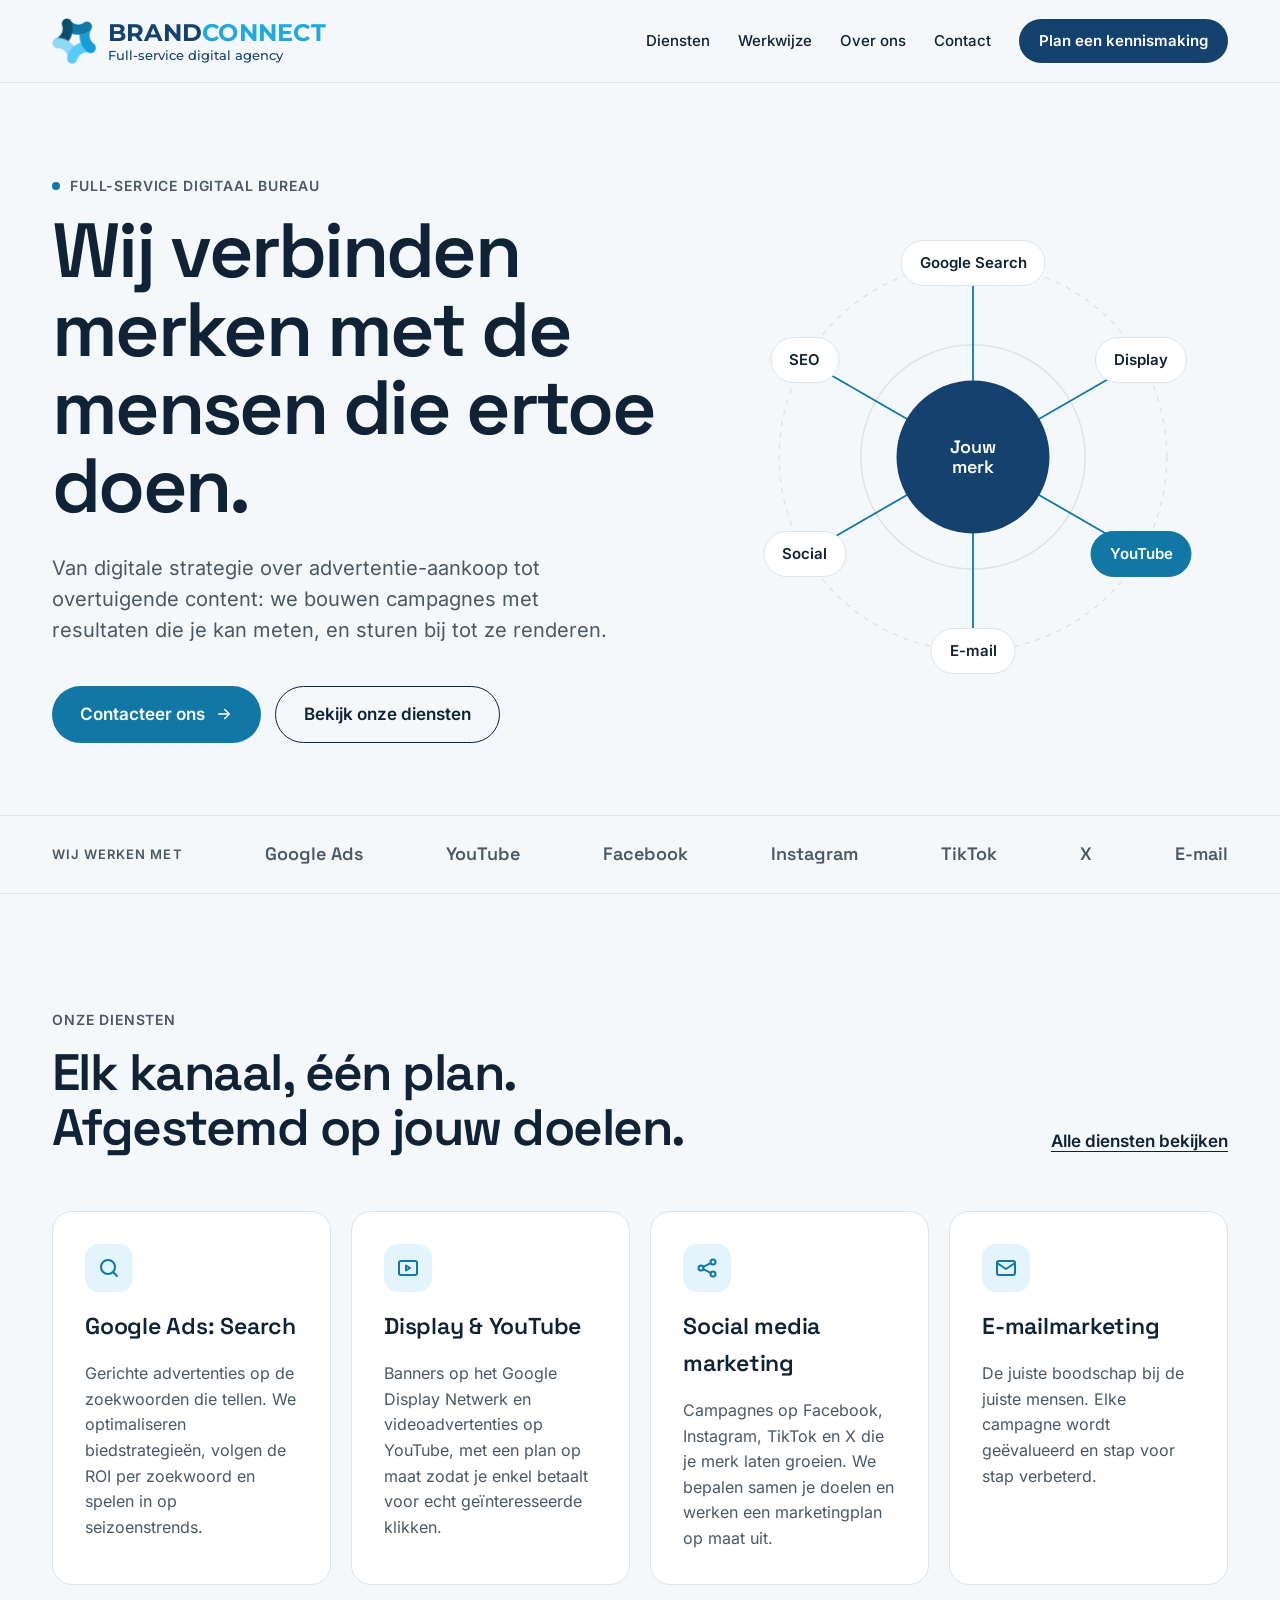
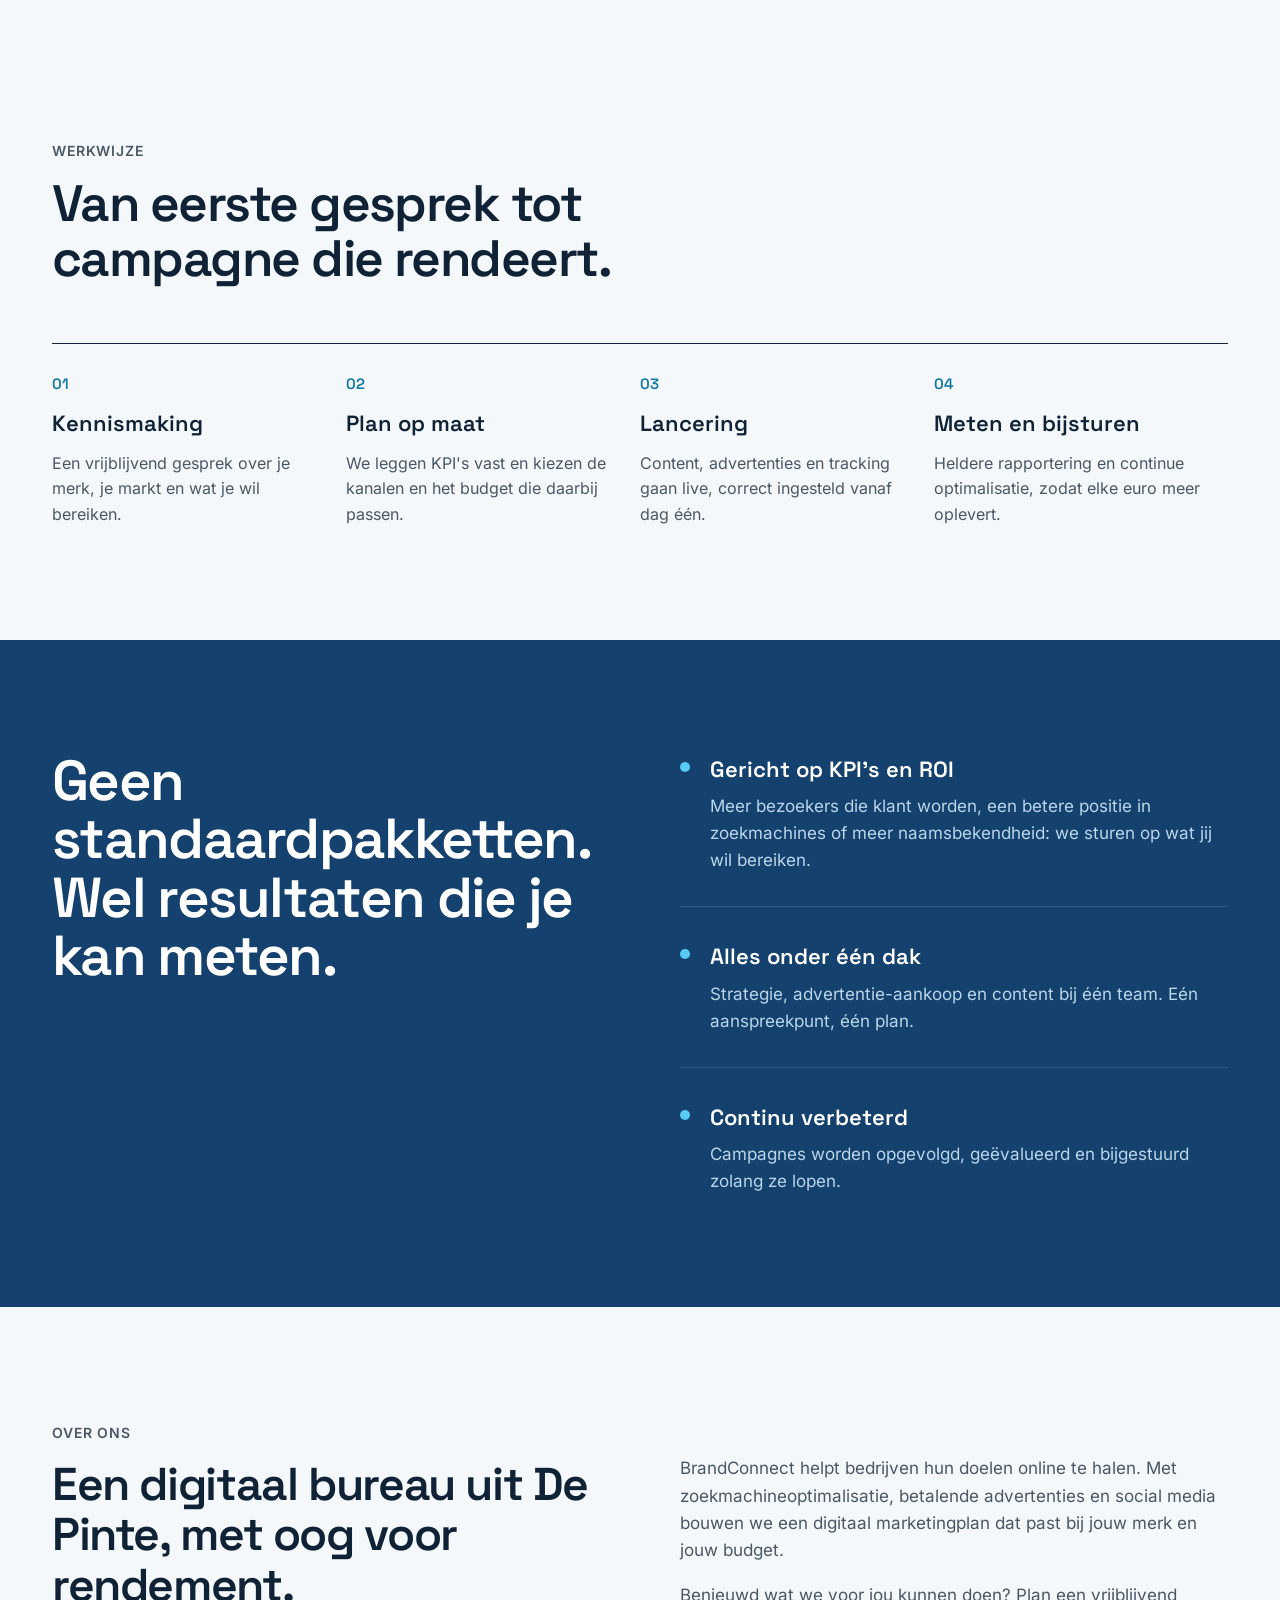
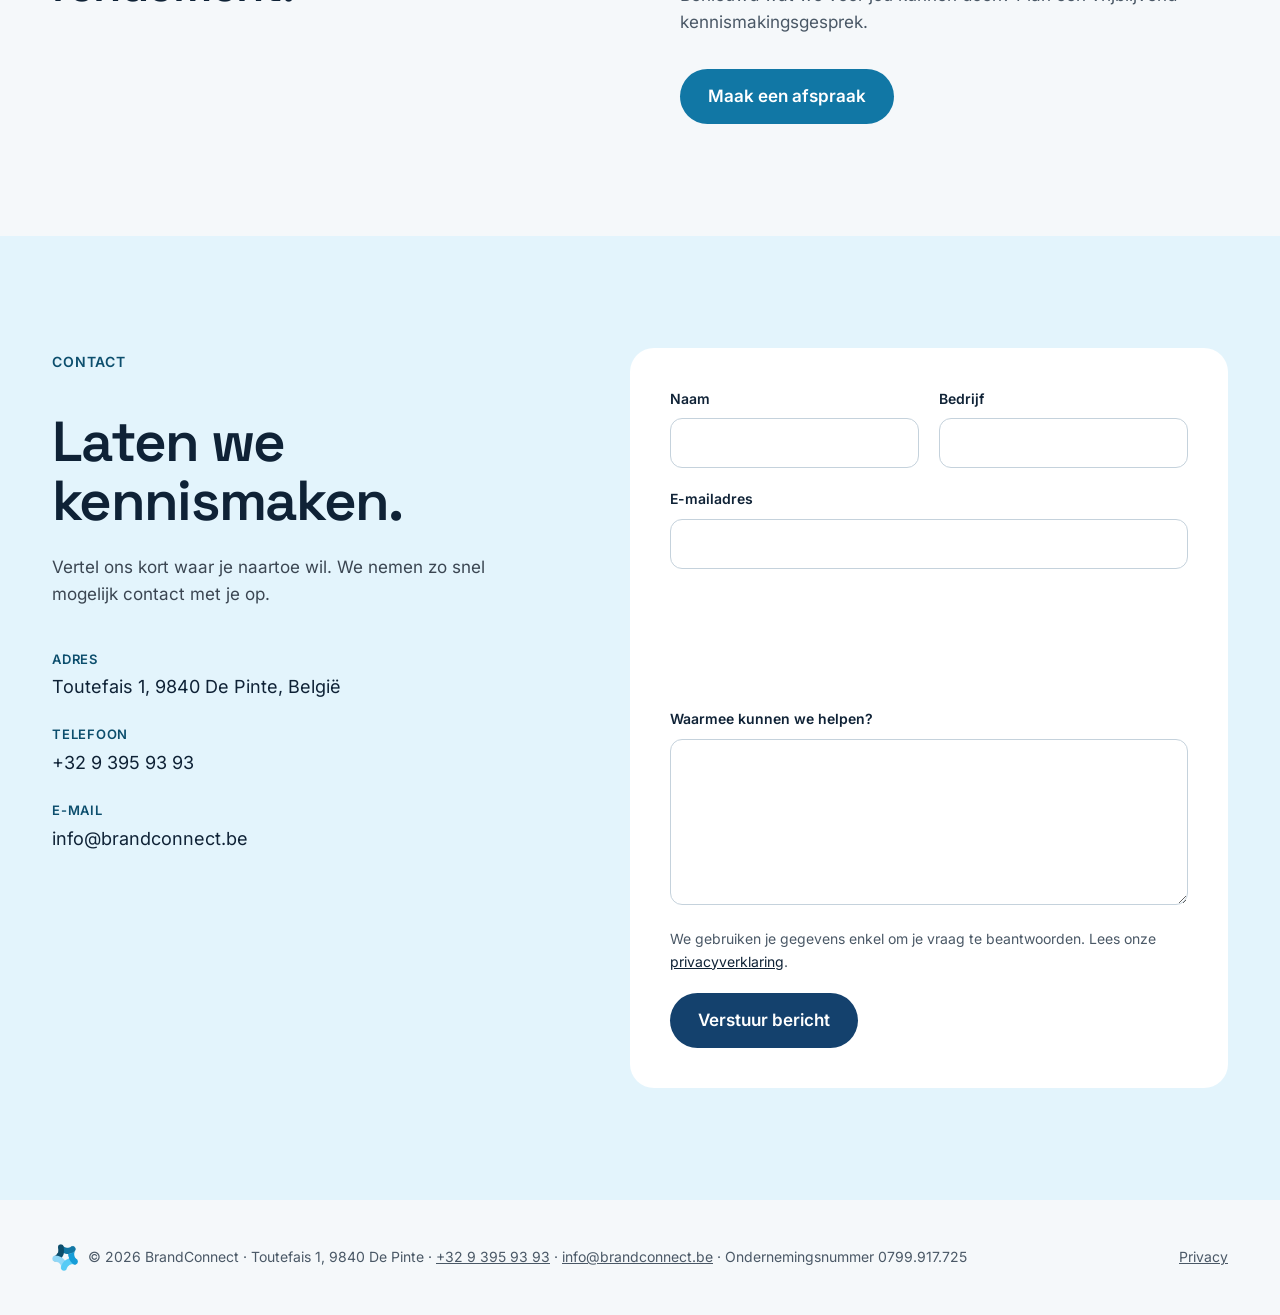
==== index.html @ ab6953cd "Add files via upload" ====
<!doctype html>
<html lang="nl-BE">
<head>
<meta charset="utf-8">
<meta name="viewport" content="width=device-width, initial-scale=1">
<title>BrandConnect | Full-service digitaal bureau in De Pinte</title>
<meta name="description" content="BrandConnect is een full-service digitaal bureau uit De Pinte. Google Ads, display en YouTube, social media, e-mailmarketing en SEO, met resultaten die je kan meten.">
<link rel="canonical" href="https://www.brandconnect.be/">
<meta property="og:type" content="website">
<meta property="og:title" content="BrandConnect | Full-service digitaal bureau">
<meta property="og:description" content="Wij verbinden merken met de mensen die ertoe doen. Campagnes met meetbare resultaten.">
<meta property="og:url" content="https://www.brandconnect.be/">
<meta name="theme-color" content="#14416D">
<link rel="icon" type="image/png" href="favicon.png">
<link rel="apple-touch-icon" href="apple-touch-icon.png">
<link rel="preload" href="assets/fonts/space-grotesk-latin-600-normal.woff2" as="font" type="font/woff2" crossorigin>
<link rel="preload" href="assets/fonts/inter-latin-400-normal.woff2" as="font" type="font/woff2" crossorigin>
<link rel="stylesheet" href="assets/style.css">
<script type="application/ld+json">
{
  "@context": "https://schema.org",
  "@type": "ProfessionalService",
  "name": "BrandConnect",
  "description": "Full-service digitaal bureau",
  "url": "https://www.brandconnect.be/",
  "telephone": "+32 9 395 93 93",
  "email": "info@brandconnect.be",
  "vatID": "BE0799917725",
  "address": {
    "@type": "PostalAddress",
    "streetAddress": "Toutefais 1",
    "postalCode": "9840",
    "addressLocality": "De Pinte",
    "addressCountry": "BE"
  }
}
</script>
</head>
<body>
<a class="skip" href="#inhoud">Naar de inhoud</a>

<header class="site-header">
  <div class="wrap">
    <a class="brand" href="./" aria-label="BrandConnect, naar de startpagina">
      <img src="assets/logo-mark.webp" alt="" width="44" height="46">
      <span class="brand-text">
        <span class="brand-name"><span class="b1">BRAND</span><span class="b2">CONNECT</span></span>
        <span class="brand-tag">Full-service digital agency</span>
      </span>
    </a>
    <nav class="main-nav" aria-label="Hoofdmenu">
      <a href="diensten.html">Diensten</a>
      <a href="#werkwijze">Werkwijze</a>
      <a href="#over-ons">Over ons</a>
      <a href="#contact">Contact</a>
      <a class="btn btn-dark btn-sm" href="#contact">Plan een kennismaking</a>
    </nav>
  </div>
</header>

<main id="inhoud">

  <section class="wrap hero">
    <div class="hero-text">
      <p class="eyebrow"><span class="dot"></span>Full-service digitaal bureau</p>
      <h1>Wij verbinden merken met de mensen die ertoe doen.</h1>
      <p class="lead">Van digitale strategie over advertentie-aankoop tot overtuigende content: we bouwen campagnes met resultaten die je kan meten, en sturen bij tot ze renderen.</p>
      <div class="actions">
        <a class="btn btn-primary" href="#contact">Contacteer ons
          <svg width="18" height="18" viewBox="0 0 24 24" fill="none" stroke="currentColor" stroke-width="2" stroke-linecap="round" stroke-linejoin="round" aria-hidden="true"><path d="M5 12h14M13 6l6 6-6 6"/></svg>
        </a>
        <a class="btn btn-outline" href="diensten.html">Bekijk onze diensten</a>
      </div>
    </div>
    <div class="hero-visual" aria-hidden="true">
      <div class="network">
        <svg viewBox="0 0 100 100" preserveAspectRatio="none">
          <circle cx="50" cy="50" r="38" fill="none" stroke="#DCE4EA" stroke-width="0.3" stroke-dasharray="1 1.2"/>
          <circle cx="50" cy="50" r="22" fill="none" stroke="#DCE4EA" stroke-width="0.3"/>
          <g stroke="#1177A5" stroke-width="0.35">
            <line x1="50" y1="50" x2="50" y2="12"/><line x1="50" y1="50" x2="83" y2="31"/><line x1="50" y1="50" x2="83" y2="69"/>
            <line x1="50" y1="50" x2="50" y2="88"/><line x1="50" y1="50" x2="17" y2="69"/><line x1="50" y1="50" x2="17" y2="31"/>
          </g>
        </svg>
        <div class="node-core">Jouw<br>merk</div>
        <div class="node" style="left:50%;top:12%">Google Search</div>
        <div class="node" style="left:83%;top:31%">Display</div>
        <div class="node hot" style="left:83%;top:69%">YouTube</div>
        <div class="node" style="left:50%;top:88%">E-mail</div>
        <div class="node" style="left:17%;top:69%">Social</div>
        <div class="node" style="left:17%;top:31%">SEO</div>
      </div>
    </div>
  </section>

  <section class="channels" aria-label="Kanalen">
    <div class="wrap">
      <span class="label">Wij werken met</span>
      <span>Google Ads</span><span>YouTube</span><span>Facebook</span><span>Instagram</span><span>TikTok</span><span>X</span><span>E-mail</span>
    </div>
  </section>

  <section class="wrap section" id="diensten" style="padding-bottom:40px">
    <div class="section-head">
      <div>
        <p class="eyebrow">Onze diensten</p>
        <h2 class="h2">Elk kanaal, één plan. Afgestemd op jouw doelen.</h2>
      </div>
      <a href="diensten.html">Alle diensten bekijken</a>
    </div>
    <div class="cards">
      <article class="card">
        <div class="icon"><svg width="24" height="24" viewBox="0 0 24 24" fill="none" stroke="currentColor" stroke-width="2" stroke-linecap="round" stroke-linejoin="round" aria-hidden="true"><circle cx="11" cy="11" r="7"/><path d="M20 20l-3.5-3.5"/></svg></div>
        <h3>Google Ads: Search</h3>
        <p>Gerichte advertenties op de zoekwoorden die tellen. We optimaliseren biedstrategieën, volgen de ROI per zoekwoord en spelen in op seizoenstrends.</p>
      </article>
      <article class="card">
        <div class="icon"><svg width="24" height="24" viewBox="0 0 24 24" fill="none" stroke="currentColor" stroke-width="2" stroke-linecap="round" stroke-linejoin="round" aria-hidden="true"><rect x="3" y="5" width="18" height="14" rx="2"/><path d="M10 9.5v5l4-2.5z"/></svg></div>
        <h3>Display &amp; YouTube</h3>
        <p>Banners op het Google Display Netwerk en videoadvertenties op YouTube, met een plan op maat zodat je enkel betaalt voor echt geïnteresseerde klikken.</p>
      </article>
      <article class="card">
        <div class="icon"><svg width="24" height="24" viewBox="0 0 24 24" fill="none" stroke="currentColor" stroke-width="2" stroke-linecap="round" stroke-linejoin="round" aria-hidden="true"><circle cx="6" cy="12" r="2.5"/><circle cx="18" cy="6" r="2.5"/><circle cx="18" cy="18" r="2.5"/><path d="M8.2 10.8l7.6-3.6M8.2 13.2l7.6 3.6"/></svg></div>
        <h3>Social media marketing</h3>
        <p>Campagnes op Facebook, Instagram, TikTok en X die je merk laten groeien. We bepalen samen je doelen en werken een marketingplan op maat uit.</p>
      </article>
      <article class="card">
        <div class="icon"><svg width="24" height="24" viewBox="0 0 24 24" fill="none" stroke="currentColor" stroke-width="2" stroke-linecap="round" stroke-linejoin="round" aria-hidden="true"><rect x="3" y="5" width="18" height="14" rx="2"/><path d="M3 7l9 6 9-6"/></svg></div>
        <h3>E-mailmarketing</h3>
        <p>De juiste boodschap bij de juiste mensen. Elke campagne wordt geëvalueerd en stap voor stap verbeterd.</p>
      </article>
    </div>
  </section>

  <section class="wrap section" id="werkwijze">
    <p class="eyebrow">Werkwijze</p>
    <h2 class="h2" style="max-width:720px;margin-bottom:56px">Van eerste gesprek tot campagne die rendeert.</h2>
    <ol class="steps">
      <li><span class="num">01</span><h3>Kennismaking</h3><p>Een vrijblijvend gesprek over je merk, je markt en wat je wil bereiken.</p></li>
      <li><span class="num">02</span><h3>Plan op maat</h3><p>We leggen KPI's vast en kiezen de kanalen en het budget die daarbij passen.</p></li>
      <li><span class="num">03</span><h3>Lancering</h3><p>Content, advertenties en tracking gaan live, correct ingesteld vanaf dag één.</p></li>
      <li><span class="num">04</span><h3>Meten en bijsturen</h3><p>Heldere rapportering en continue optimalisatie, zodat elke euro meer oplevert.</p></li>
    </ol>
  </section>

  <section class="dark">
    <div class="wrap section">
      <div class="col">
        <h2>Geen standaardpakketten. Wel resultaten die je kan meten.</h2>
      </div>
      <div class="col points">
        <div class="point"><span class="bullet"></span><div><h3>Gericht op KPI's en ROI</h3><p>Meer bezoekers die klant worden, een betere positie in zoekmachines of meer naamsbekendheid: we sturen op wat jij wil bereiken.</p></div></div>
        <div class="point"><span class="bullet"></span><div><h3>Alles onder één dak</h3><p>Strategie, advertentie-aankoop en content bij één team. Eén aanspreekpunt, één plan.</p></div></div>
        <div class="point"><span class="bullet"></span><div><h3>Continu verbeterd</h3><p>Campagnes worden opgevolgd, geëvalueerd en bijgestuurd zolang ze lopen.</p></div></div>
      </div>
    </div>
  </section>

  <section class="wrap section about" id="over-ons">
    <div>
      <p class="eyebrow">Over ons</p>
      <h2>Een digitaal bureau uit De Pinte, met oog voor rendement.</h2>
    </div>
    <div class="text">
      <p>BrandConnect helpt bedrijven hun doelen online te halen. Met zoekmachineoptimalisatie, betalende advertenties en social media bouwen we een digitaal marketingplan dat past bij jouw merk en jouw budget.</p>
      <p>Benieuwd wat we voor jou kunnen doen? Plan een vrijblijvend kennismakingsgesprek.</p>
      <a class="btn btn-primary" href="#contact">Maak een afspraak</a>
    </div>
  </section>

  <section class="contact" id="contact">
    <div class="wrap section">
      <div class="contact-info">
        <p class="eyebrow">Contact</p>
        <h2>Laten we kennismaken.</h2>
        <p>Vertel ons kort waar je naartoe wil. We nemen zo snel mogelijk contact met je op.</p>
        <dl>
          <div><dt>Adres</dt><dd>Toutefais 1, 9840 De Pinte, België</dd></div>
          <div><dt>Telefoon</dt><dd><a href="tel:+3293959393">+32 9 395 93 93</a></dd></div>
          <div><dt>E-mail</dt><dd><a href="mailto:info@brandconnect.be">info@brandconnect.be</a></dd></div>
        </dl>
      </div>
      <form class="form" action="https://formsubmit.co/info@brandconnect.be" method="POST">
        <input type="hidden" name="_subject" value="Nieuw bericht via brandconnect.be">
        <input type="hidden" name="_next" value="https://www.brandconnect.be/bedankt.html">
        <input type="hidden" name="_template" value="table">
        <input class="hp" type="text" name="_honey" tabindex="-1" autocomplete="off" aria-hidden="true">
        <div class="row">
          <div class="field">
            <label for="naam">Naam</label>
            <input id="naam" name="Naam" type="text" autocomplete="name" required>
          </div>
          <div class="field">
            <label for="bedrijf">Bedrijf</label>
            <input id="bedrijf" name="Bedrijf" type="text" autocomplete="organization">
          </div>
        </div>
        <div class="field">
          <label for="email">E-mailadres</label>
          <input id="email" name="email" type="email" autocomplete="email" required>
        </div>
        <div class="field">
          <label for="bericht">Waarmee kunnen we helpen?</label>
          <textarea id="bericht" name="Bericht" rows="5" required></textarea>
        </div>
        <p class="note">We gebruiken je gegevens enkel om je vraag te beantwoorden. Lees onze <a href="privacy.html">privacyverklaring</a>.</p>
        <button class="btn btn-dark" type="submit">Verstuur bericht</button>
      </form>
    </div>
  </section>

</main>

<footer class="site-footer">
  <div class="wrap">
    <div class="info">
      <img src="assets/logo-mark.webp" alt="" width="26" height="27">
      <span>© 2026 BrandConnect · Toutefais 1, 9840 De Pinte · <a href="tel:+3293959393">+32 9 395 93 93</a> · <a href="mailto:info@brandconnect.be">info@brandconnect.be</a> · Ondernemingsnummer 0799.917.725</span>
    </div>
    <div class="links">
      <a href="privacy.html">Privacy</a>
    </div>
  </div>
</footer>
</body>
</html>
---- assets/style.css ----
/* BrandConnect — stijlblad */

@font-face { font-family: "Inter"; font-weight: 400; font-style: normal; font-display: swap; src: url("fonts/inter-latin-400-normal.woff2") format("woff2"); }
@font-face { font-family: "Inter"; font-weight: 500; font-style: normal; font-display: swap; src: url("fonts/inter-latin-500-normal.woff2") format("woff2"); }
@font-face { font-family: "Inter"; font-weight: 600; font-style: normal; font-display: swap; src: url("fonts/inter-latin-600-normal.woff2") format("woff2"); }
@font-face { font-family: "Space Grotesk"; font-weight: 600; font-style: normal; font-display: swap; src: url("fonts/space-grotesk-latin-600-normal.woff2") format("woff2"); }
@font-face { font-family: "Montserrat"; font-weight: 500; font-style: normal; font-display: swap; src: url("fonts/montserrat-latin-500-normal.woff2") format("woff2"); }
@font-face { font-family: "Montserrat"; font-weight: 700; font-style: normal; font-display: swap; src: url("fonts/montserrat-latin-700-normal.woff2") format("woff2"); }

:root {
  --navy: #14416D;
  --blue: #1177A5;
  --cyan: #21A9DE;
  --sky: #57CBF5;
  --tint: #E3F4FC;
  --ground: #F5F8FA;
  --ink: #0F2236;
  --muted: #4A5866;
  --line: #DCE4EA;
  --field: #C5D2DC;
  --on-dark-muted: #B9D6EA;
  --on-dark-line: #2B5A84;
  --heading: "Space Grotesk", "Inter", system-ui, sans-serif;
}

*, *::before, *::after { box-sizing: border-box; }
html { scroll-behavior: smooth; }
body {
  margin: 0;
  font-family: "Inter", system-ui, -apple-system, "Segoe UI", sans-serif;
  font-size: 17px;
  line-height: 1.6;
  color: var(--ink);
  background: var(--ground);
  -webkit-font-smoothing: antialiased;
}
img { max-width: 100%; display: block; }
a { color: var(--ink); }
a:hover { color: var(--blue); }
h1, h2, h3 { font-family: var(--heading); font-weight: 600; margin: 0; overflow-wrap: break-word; }
p { margin: 0; }

.wrap { max-width: 1240px; margin: 0 auto; padding-left: 32px; padding-right: 32px; }
.skip { position: absolute; left: -9999px; }
.skip:focus { left: 16px; top: 16px; background: #fff; padding: 10px 16px; z-index: 10; }
:focus-visible { outline: 3px solid var(--cyan); outline-offset: 3px; }

/* Header */
.site-header { border-bottom: 1px solid var(--line); background: var(--ground); }
.site-header .wrap { display: flex; flex-wrap: wrap; align-items: center; justify-content: space-between; gap: 16px; padding-top: 18px; padding-bottom: 18px; }
.brand { display: flex; align-items: center; gap: 12px; text-decoration: none; }
.brand img { width: 44px; height: 46px; }
.brand-text { display: flex; flex-direction: column; line-height: 1.05; font-family: "Montserrat", sans-serif; }
.brand-name { font-weight: 700; font-size: 24px; letter-spacing: 0.01em; }
.brand-name .b1 { color: var(--navy); }
.brand-name .b2 { color: var(--cyan); }
.brand-tag { font-weight: 500; font-size: 12.5px; color: var(--navy); margin-top: 3px; }
.main-nav { display: flex; flex-wrap: wrap; align-items: center; gap: 8px 28px; font-size: 15px; font-weight: 500; }
.main-nav a { text-decoration: none; }
.main-nav a[aria-current="page"] { text-decoration: underline; text-underline-offset: 6px; text-decoration-thickness: 2px; }

/* Knoppen */
.btn { display: inline-flex; align-items: center; gap: 10px; min-height: 52px; padding: 14px 28px; border-radius: 999px; font-weight: 600; text-decoration: none; border: 0; font: inherit; font-weight: 600; cursor: pointer; }
.btn-primary { background: var(--blue); color: #fff; }
.btn-primary:hover { background: var(--navy); color: #fff; }
.btn-dark { background: var(--navy); color: #fff; }
.btn-dark:hover { background: var(--blue); color: #fff; }
.btn-outline { border: 1.5px solid var(--ink); color: var(--ink); background: transparent; }
.btn-outline:hover { border-color: var(--blue); }
.btn-light { background: #fff; color: var(--ink); }
.btn-light:hover { background: var(--tint); color: var(--ink); }
.btn-sm { min-height: 44px; padding: 10px 20px; }
.main-nav .btn-dark { color: #fff; }

/* Algemeen */
.eyebrow { display: inline-flex; align-items: center; gap: 10px; margin-bottom: 14px; font-size: 14px; font-weight: 600; letter-spacing: 0.06em; text-transform: uppercase; color: var(--muted); }
.dot { width: 8px; height: 8px; border-radius: 50%; background: var(--blue); display: inline-block; }
.h2 { font-size: clamp(34px, 4vw, 52px); line-height: 1.08; letter-spacing: -0.03em; }
.lead { font-size: 20px; line-height: 1.55; color: var(--muted); }
.muted { color: var(--muted); }
.section { padding-top: 112px; padding-bottom: 112px; }

/* Hero */
.hero { display: flex; flex-wrap: wrap; align-items: center; gap: 56px; padding-top: 88px; padding-bottom: 72px; }
.hero-text { flex: 1 1 520px; min-width: 0; }
.hero h1 { font-size: clamp(42px, 6vw, 80px); line-height: 1.02; letter-spacing: -0.035em; }
.hero .lead { margin-top: 28px; max-width: 560px; }
.actions { margin-top: 40px; display: flex; flex-wrap: wrap; gap: 14px; }
.hero-visual { flex: 1 1 420px; min-width: 0; display: flex; justify-content: center; }
.network { position: relative; width: 100%; max-width: 520px; aspect-ratio: 1 / 1; }
.network svg { position: absolute; inset: 0; width: 100%; height: 100%; }
.node { position: absolute; transform: translate(-50%, -50%); background: #fff; border: 1px solid var(--line); border-radius: 999px; padding: 10px 18px; font-size: 15px; font-weight: 600; white-space: nowrap; }
.node.hot { background: var(--blue); border-color: var(--blue); color: #fff; }
.node-core { position: absolute; left: 50%; top: 50%; transform: translate(-50%, -50%); width: 30%; aspect-ratio: 1 / 1; border-radius: 50%; background: var(--navy); color: #fff; display: flex; align-items: center; justify-content: center; text-align: center; font-family: var(--heading); font-weight: 600; font-size: 18px; line-height: 1.15; }

/* Kanalenbalk */
.channels { border-top: 1px solid var(--line); border-bottom: 1px solid var(--line); }
.channels .wrap { display: flex; flex-wrap: wrap; align-items: center; justify-content: space-between; gap: 14px 36px; padding-top: 24px; padding-bottom: 24px; font-family: var(--heading); font-size: 18px; color: var(--muted); }
.channels .label { font-family: "Inter", sans-serif; font-size: 13px; font-weight: 600; letter-spacing: 0.08em; text-transform: uppercase; }

/* Diensten (kaarten) */
.section-head { display: flex; flex-wrap: wrap; align-items: flex-end; justify-content: space-between; gap: 24px; margin-bottom: 56px; }
.section-head > div { max-width: 640px; }
.section-head a { font-weight: 600; text-underline-offset: 4px; }
.cards { display: flex; flex-wrap: wrap; gap: 20px; }
.card { flex: 1 1 260px; min-width: 0; background: #fff; border: 1px solid var(--line); border-radius: 20px; padding: 32px; display: flex; flex-direction: column; gap: 16px; }
.icon { width: 48px; height: 48px; border-radius: 14px; background: var(--tint); color: var(--blue); display: flex; align-items: center; justify-content: center; }
.card h3 { font-size: 23px; letter-spacing: -0.01em; }
.card p { color: var(--muted); font-size: 16px; }

/* Werkwijze */
.steps { list-style: none; margin: 0; padding: 0; display: flex; flex-wrap: wrap; border-top: 1.5px solid var(--ink); }
.steps li { flex: 1 1 240px; min-width: 0; padding: 28px 28px 0 0; display: flex; flex-direction: column; gap: 10px; }
.steps .num { font-family: var(--heading); font-size: 15px; font-weight: 600; color: var(--blue); }
.steps h3 { font-size: 22px; }
.steps p { color: var(--muted); font-size: 16px; }

/* Donker blok */
.dark { background: var(--navy); color: #fff; }
.dark .wrap { display: flex; flex-wrap: wrap; gap: 56px 80px; }
.dark .col { flex: 1 1 440px; min-width: 0; }
.dark h2 { font-size: clamp(34px, 4.4vw, 60px); line-height: 1.04; letter-spacing: -0.03em; }
.points { display: flex; flex-direction: column; gap: 32px; }
.point { display: flex; gap: 20px; padding-bottom: 32px; border-bottom: 1px solid var(--on-dark-line); }
.point:last-child { padding-bottom: 0; border-bottom: 0; }
.point .bullet { flex: none; width: 10px; height: 10px; margin-top: 10px; border-radius: 50%; background: var(--sky); }
.point h3 { font-size: 22px; margin-bottom: 6px; }
.point p { color: var(--on-dark-muted); }

/* Over ons */
.about { display: flex; flex-wrap: wrap; align-items: flex-start; gap: 32px 80px; }
.about > div { flex: 1 1 440px; min-width: 0; }
.about h2 { font-size: clamp(32px, 3.6vw, 46px); line-height: 1.1; letter-spacing: -0.03em; }
.about .text { padding-top: 36px; }
.about .text p { color: var(--muted); margin-bottom: 18px; }
.about .text p:last-of-type { margin-bottom: 32px; }

/* Contact */
.contact { background: var(--tint); }
.contact .wrap { display: flex; flex-wrap: wrap; gap: 56px 80px; }
.contact-info { flex: 1 1 380px; min-width: 0; }
.contact-info .eyebrow { color: #0C4E6D; }
.contact-info h2 { font-size: clamp(36px, 4.4vw, 58px); line-height: 1.04; letter-spacing: -0.03em; margin-bottom: 24px; }
.contact-info > p { color: #3B4652; max-width: 440px; margin-bottom: 40px; }
.contact-info dl { margin: 0; display: flex; flex-direction: column; gap: 22px; }
.contact-info dt { font-size: 13px; font-weight: 600; letter-spacing: 0.06em; text-transform: uppercase; color: #0C4E6D; }
.contact-info dd { margin: 4px 0 0; font-size: 18px; }
.contact-info dd a { text-decoration: none; }
.form { flex: 1 1 480px; min-width: 0; background: #fff; border-radius: 24px; padding: 40px; display: flex; flex-direction: column; gap: 20px; }
.form .row { display: flex; flex-wrap: wrap; gap: 20px; }
.field { flex: 1 1 200px; display: flex; flex-direction: column; gap: 8px; }
.field label { font-size: 14px; font-weight: 600; }
.field input, .field textarea { font: inherit; color: var(--ink); background: #fff; border: 1px solid var(--field); border-radius: 12px; padding: 0 16px; height: 50px; width: 100%; }
.field textarea { height: auto; padding: 14px 16px; resize: vertical; }
.field input:focus, .field textarea:focus { border-color: var(--blue); outline: 2px solid var(--tint); }
.form .note { font-size: 14px; color: var(--muted); }
.form .btn { align-self: flex-start; }
.hp { position: absolute; left: -9999px; }

/* Dienstenpagina */
.page-hero { padding-top: 96px; padding-bottom: 72px; }
.page-hero h1 { max-width: 960px; font-size: clamp(40px, 5.6vw, 76px); line-height: 1.03; letter-spacing: -0.035em; }
.page-hero .lead { margin-top: 28px; max-width: 620px; }
.chips { margin-top: 40px; display: flex; flex-wrap: wrap; gap: 10px; }
.chips a { text-decoration: none; border: 1px solid var(--field); border-radius: 999px; padding: 10px 18px; font-size: 15px; font-weight: 600; min-height: 44px; display: inline-flex; align-items: center; }
.chips a:hover { border-color: var(--blue); }
.services { padding-bottom: 120px; }
.service { border-top: 1.5px solid var(--ink); padding: 48px 0; display: flex; flex-wrap: wrap; gap: 24px 64px; scroll-margin-top: 24px; }
.service:last-child { border-bottom: 1.5px solid var(--ink); }
.service .num { flex: 0 1 120px; font-family: var(--heading); font-size: 18px; font-weight: 600; color: var(--blue); }
.service .body { flex: 1 1 380px; min-width: 0; }
.service h2 { font-size: clamp(26px, 6vw, 36px); overflow-wrap: break-word; hyphens: auto; letter-spacing: -0.02em; line-height: 1.1; margin-bottom: 14px; }
.service .body p { color: var(--muted); }
.service ul { flex: 1 1 300px; min-width: 0; margin: 0; padding: 0; list-style: none; display: flex; flex-direction: column; gap: 12px; font-size: 16px; }
.service li { display: flex; gap: 12px; }
.service li svg { flex: none; margin-top: 3px; }
.cta .wrap { display: flex; flex-wrap: wrap; align-items: center; justify-content: space-between; gap: 32px; padding-top: 96px; padding-bottom: 96px; }
.cta h2 { font-size: clamp(34px, 4vw, 52px); line-height: 1.06; letter-spacing: -0.03em; margin-bottom: 12px; }
.cta p { color: var(--on-dark-muted); font-size: 19px; }
.cta .wrap > div { flex: 1 1 520px; min-width: 0; }

/* Tekstpagina's */
.prose { max-width: 760px; padding-top: 88px; padding-bottom: 112px; }
.prose h1 { font-size: clamp(36px, 4.4vw, 56px); line-height: 1.06; letter-spacing: -0.03em; margin-bottom: 28px; }
.prose h2 { font-size: 24px; margin: 40px 0 12px; }
.prose p, .prose li { color: var(--muted); }
.prose p + p { margin-top: 14px; }
.prose ul { padding-left: 20px; }

/* Footer */
.site-footer .wrap { display: flex; flex-wrap: wrap; align-items: center; justify-content: space-between; gap: 20px; padding-top: 44px; padding-bottom: 44px; font-size: 14px; color: var(--muted); }
.site-footer .info { display: flex; align-items: center; gap: 10px; flex-wrap: wrap; }
.site-footer img { width: 26px; height: 27px; }
.site-footer a { color: var(--muted); }
.site-footer a:hover { color: var(--blue); }
.site-footer .links { display: flex; gap: 24px; }

@media (max-width: 720px) {
  body { font-size: 16px; }
  .wrap { padding-left: 20px; padding-right: 20px; }
  .main-nav { width: 100%; gap: 8px 20px; }
  .main-nav .btn { width: 100%; justify-content: center; }
  .section { padding-top: 80px; padding-bottom: 80px; }
  .hero { padding-top: 56px; gap: 40px; }
  .node { font-size: 13px; padding: 8px 12px; }
  .node-core { font-size: 15px; }
  .form { padding: 24px; }
  .about .text { padding-top: 0; }
  .steps li { padding-right: 0; }
}
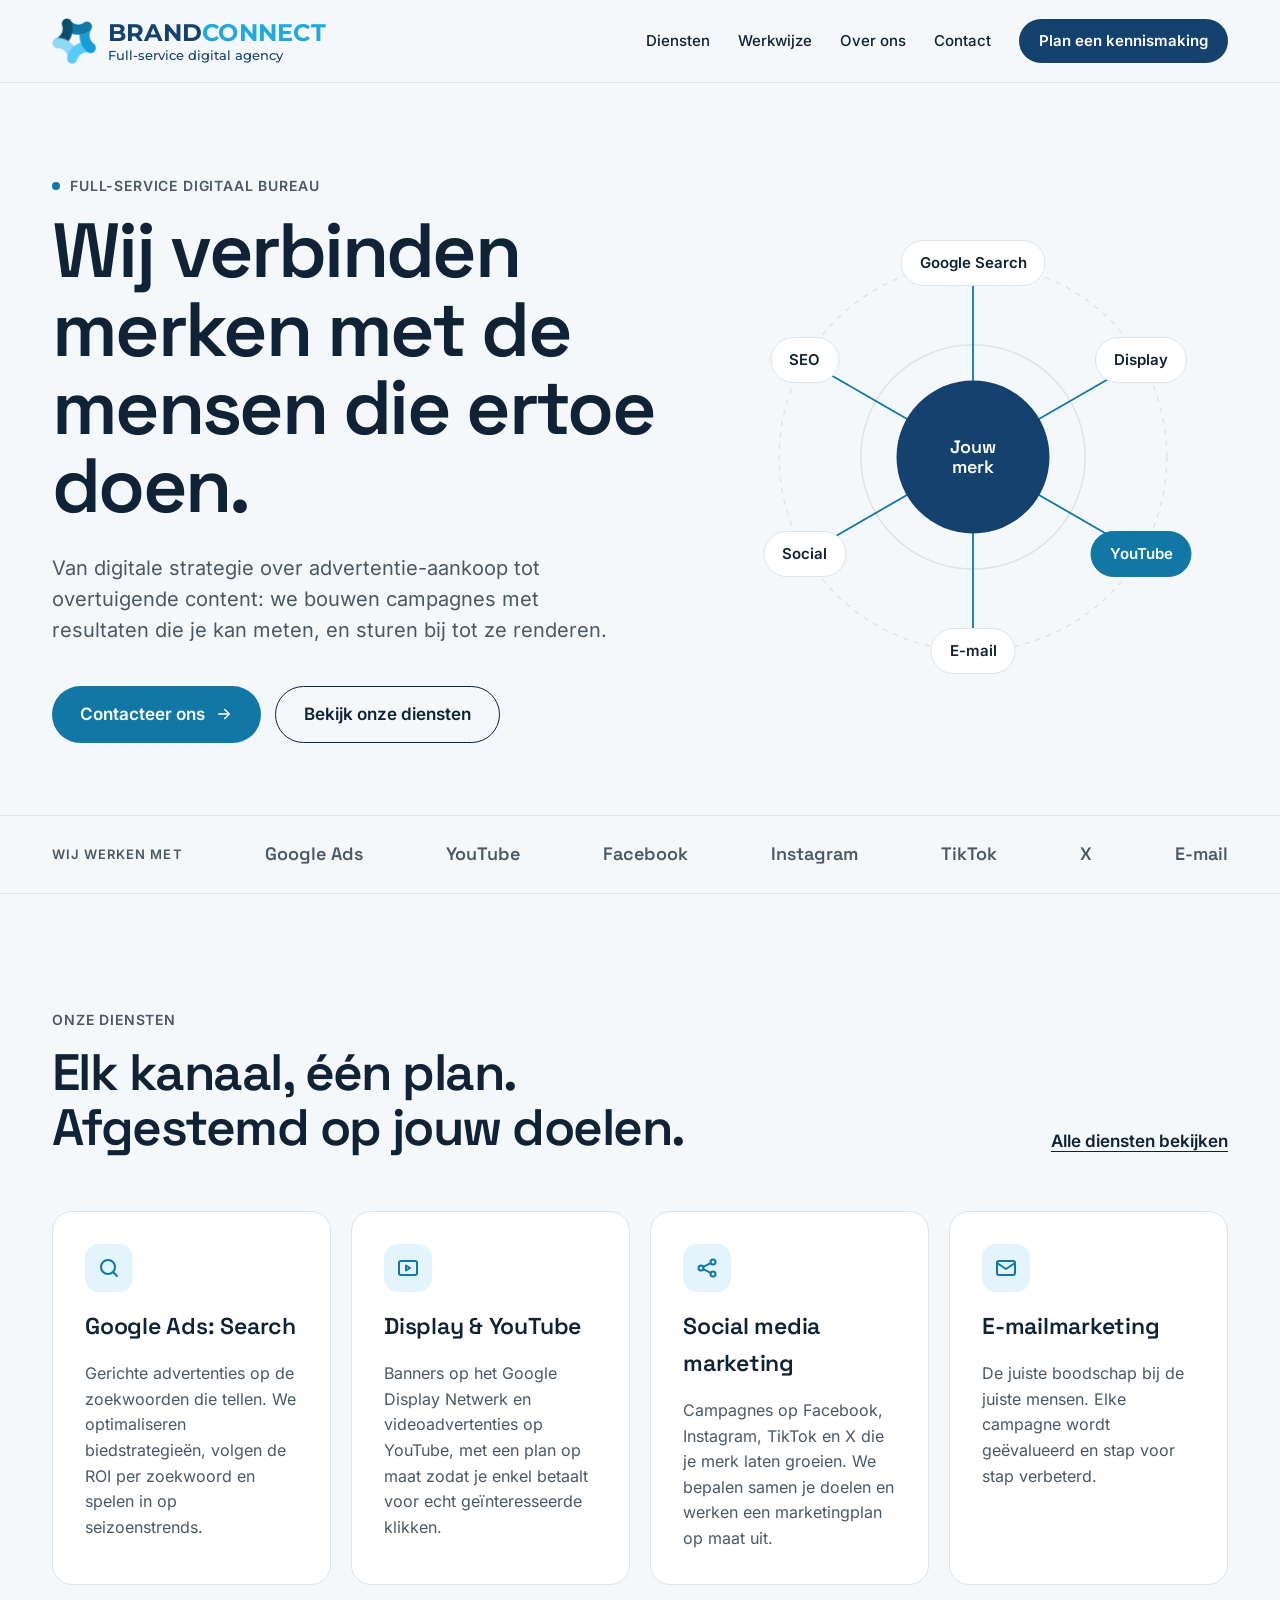
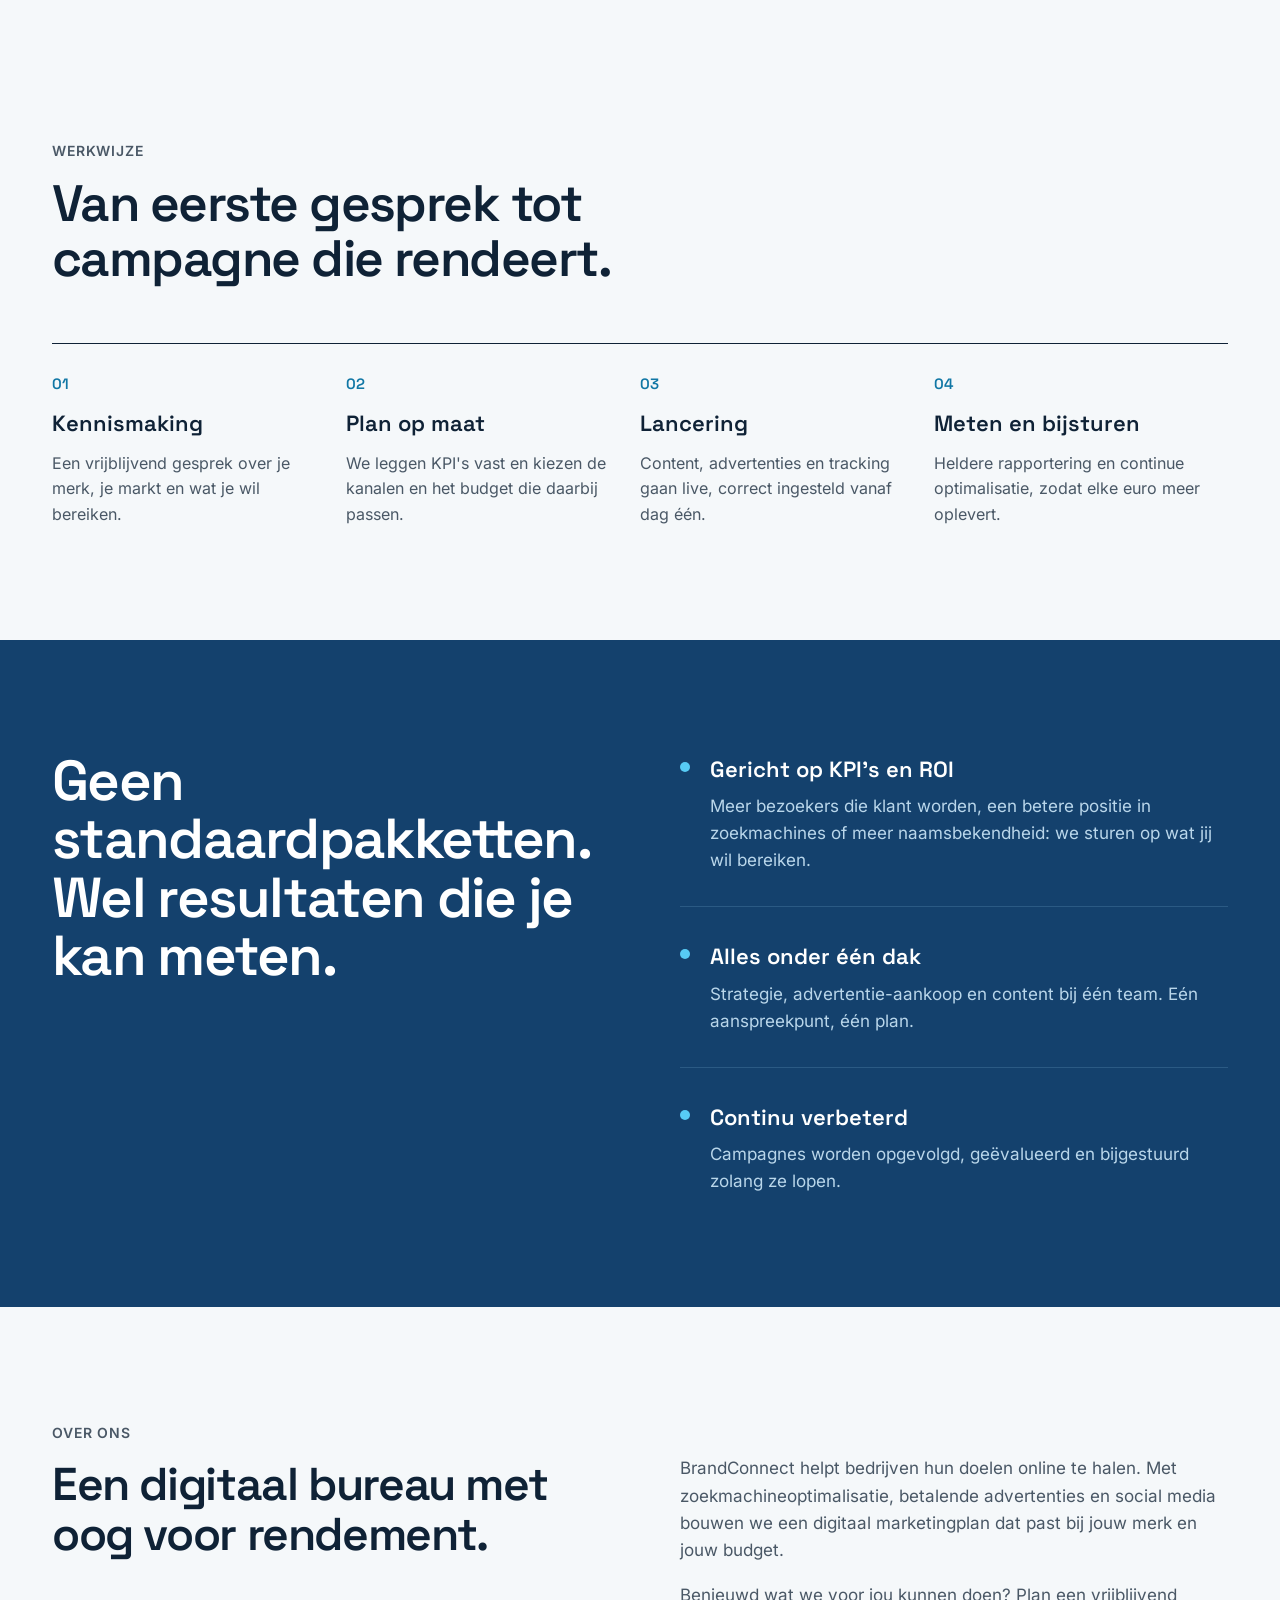
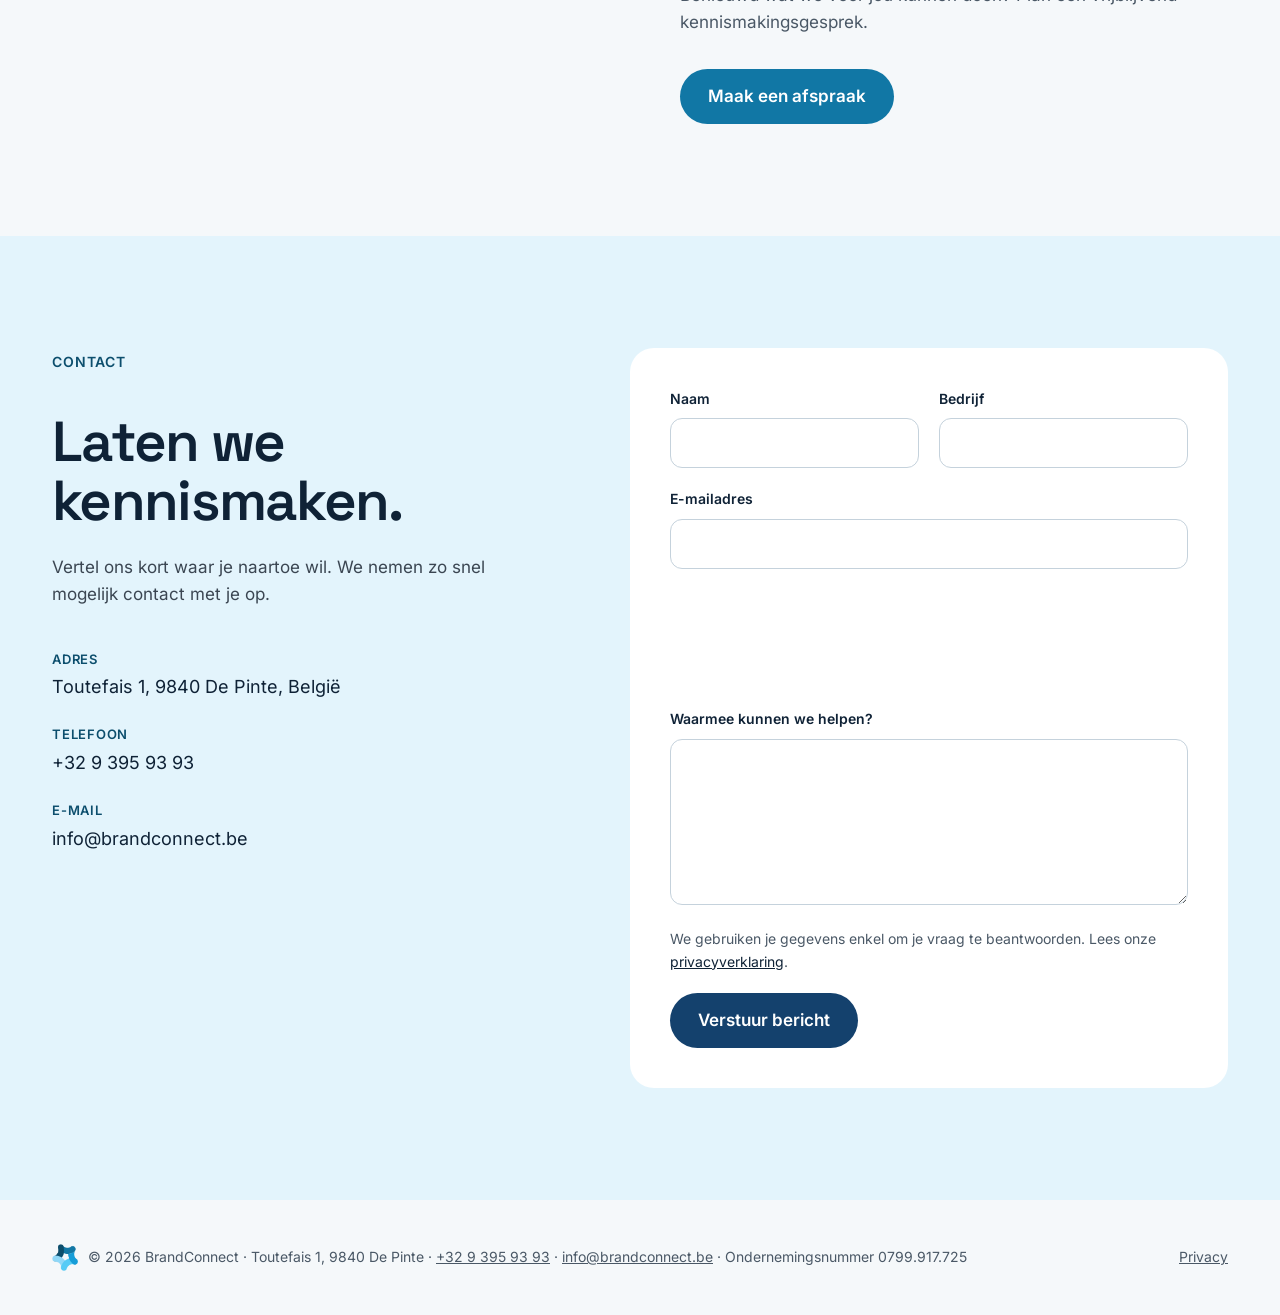
==== commit b69fb6fe: "Add files via upload" ====
--- a/index.html
+++ b/index.html
@@ -159,7 +159,7 @@
   <section class="wrap section about" id="over-ons">
     <div>
       <p class="eyebrow">Over ons</p>
-      <h2>Een digitaal bureau uit De Pinte, met oog voor rendement.</h2>
+      <h2>Een digitaal bureau met oog voor rendement.</h2>
     </div>
     <div class="text">
       <p>BrandConnect helpt bedrijven hun doelen online te halen. Met zoekmachineoptimalisatie, betalende advertenties en social media bouwen we een digitaal marketingplan dat past bij jouw merk en jouw budget.</p>
